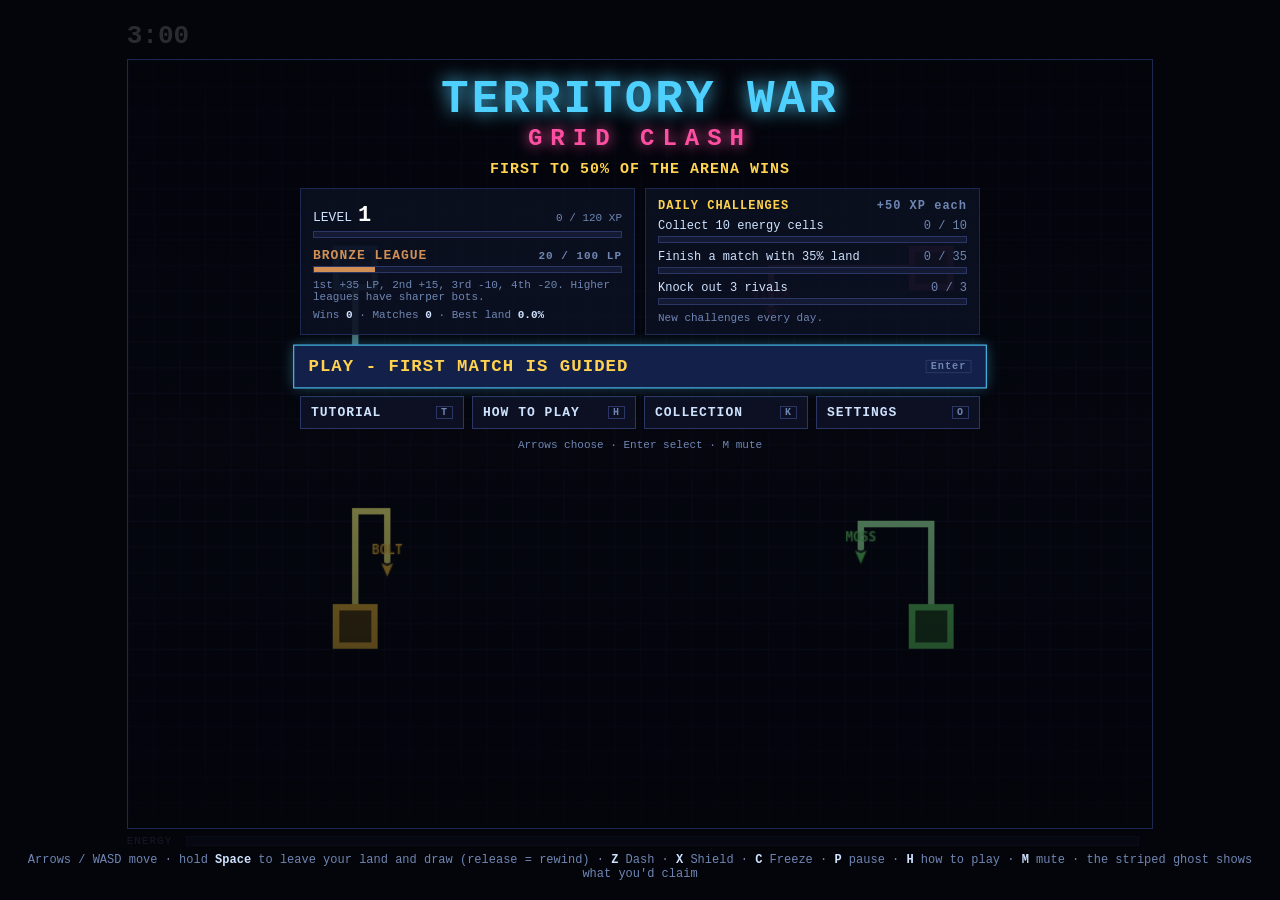
==== GridClash/index.html @ 5a8866ea "Add Volfied clone and Grid Clash territory game Volfied: classic area-capture rules with keyboard co" ====
<!doctype html>
<html lang="en">
<head>
  <meta charset="utf-8">
  <meta name="viewport" content="width=device-width, initial-scale=1">
  <title>Grid Clash</title>
  <link rel="stylesheet" href="style.css">
</head>
<body>
  <div id="wrap">
    <div id="top">
      <div id="clock"><span id="hTime">3:00</span><span id="hPhase"></span><span id="hLead"></span></div>
      <div id="board"></div>
    </div>
    <div id="stage">
      <canvas id="game"></canvas>
      <div id="feed"></div>
      <div id="hint"></div>
      <div id="toasts"></div>
      <div id="menu" class="ov"></div>
      <div id="settings" class="ov"></div>
      <div id="collection" class="ov"></div>
      <div id="results" class="ov"></div>
    </div>
    <div id="bottom">
      <span class="lbl">ENERGY</span>
      <div class="bar"><div id="hEnergy"></div></div>
      <div id="abilities"></div>
    </div>
    <div id="howto">
      <div class="inner">
        <div class="head"><h2>How to play</h2><span>H / Esc to close</span></div>
        <div class="rules">
          <div><h4>Goal</h4>First to <b id="ruleWin">50%</b> of the arena wins instantly. If nobody gets there, the biggest land at <b>3:00</b> wins. In the last 30 seconds (<b>sudden death</b>) there are no respawns, and the last one standing wins.</div>
          <div><h4>Safe and exposed</h4>On your own land you are safe. Outside it, your line is exposed until you get back. You can't cross your own line. Release <b>Space</b> mid-line and your ship rewinds back home.</div>
          <div><h4>Energy and abilities</h4>Energy comes from <b>claiming land</b> (and +30 per knockout). Abilities are <b>not pickups</b>, so there's nothing to collect. Press <b>Z</b> Dash, <b>X</b> Shield or <b>C</b> Freeze. A tag over a ship (DASH, SHIELD, FROZEN) shows that an ability is active.</div>
          <div><h4>Bonuses</h4><b>Energy cells</b> appear on free land: draw over or enclose them for energy. The leader wears the <b>CROWN</b>: taking them down pays a bounty. Chain knockouts for a <b>DOUBLE KO</b>, and knock out whoever got you for <b>REVENGE</b>. Bonuses give energy, never land.</div>
          <div><h4>The zone</h4>From 0:50 the arena burns inward, one ring at a time. A <b>blinking red edge</b> is about to burn: a ship or a line there gets knocked out. Knocked out? You're back in 3s with a small base, 30 energy and a short shield.</div>
        </div>
        <div id="howtoDemos"></div>
      </div>
    </div>
    <div id="help">Arrows / WASD move &middot; hold <b>Space</b> to leave your land and draw (release = rewind) &middot; <b>Z</b> Dash &middot; <b>X</b> Shield &middot; <b>C</b> Freeze &middot; <b>P</b> pause &middot; <b>H</b> how to play &middot; <b>M</b> mute &middot; the striped ghost shows what you'd claim</div>
  </div>
  <script src="src/config.js"></script>
  <script src="src/input.js"></script>
  <script src="src/sim.js"></script>
  <script src="src/bots.js"></script>
  <script src="src/render.js"></script>
  <script src="src/howto.js"></script>
  <script src="src/audio.js"></script>
  <script src="src/profile.js"></script>
  <script src="src/ui.js"></script>
  <script src="src/main.js"></script>
</body>
</html>
---- GridClash/style.css ----
* { box-sizing: border-box; }
html, body { margin: 0; height: 100%; background: #04050b; color: #cfe3ff; font-family: Consolas, "Courier New", monospace; }
body { display: flex; align-items: center; justify-content: center; }
#wrap { --w: min(calc(100vw - 32px), calc((100vh - 130px) * 4 / 3)); display: flex; flex-direction: column; align-items: center; gap: 6px; padding: 8px 16px; }
#top, #bottom { width: var(--w); display: flex; align-items: center; gap: 14px; }
#clock { display: flex; flex-direction: column; min-width: 120px; }
#hTime { font-size: 26px; font-weight: bold; color: #fff; }
#hPhase { font-size: 11px; color: #6f86b3; letter-spacing: 1px; }
#hPhase .zn { color: #ff9d3c; }
#hPhase .sd { color: #ff5a5a; font-weight: bold; }
#board { flex: 1; position: relative; height: 34px; }
#board .row {
  position: absolute; top: 0; width: calc(25% - 4.5px); display: flex; align-items: center; gap: 6px;
  font-size: 13px; background: #0c1022; border: 1px solid #1d2850; padding: 3px 6px;
  transition: left .45s cubic-bezier(.2,.9,.3,1.2), opacity .3s, box-shadow .3s;
}
#board .row.near { box-shadow: 0 0 10px rgba(255,210,79,.55); border-color: #ffd24f; }
#board .row.gain { animation: gain .6s ease-out; }
#board .row.loss { animation: loss .6s ease-out; }
#board .row.rankup { animation: rankup .7s ease-out; }
#board .row em.pop, .ab.pop { animation: pop .4s cubic-bezier(.2,1.6,.4,1); }
@keyframes gain { 0% { background: #1d5a3a; transform: scale(1.06); } 100% { background: #0c1022; transform: scale(1); } }
@keyframes loss { 0% { background: #6a1d26; transform: translateX(-3px); } 25% { transform: translateX(3px); } 50% { transform: translateX(-2px); } 100% { background: #0c1022; transform: none; } }
@keyframes rankup { 0% { transform: translateY(-6px); box-shadow: 0 0 14px #fff; } 100% { transform: none; } }
@keyframes pop { 0% { transform: scale(1); } 40% { transform: scale(1.35); } 100% { transform: scale(1); } }
.chip { position: absolute; right: 6px; top: -4px; font-size: 13px; font-weight: bold; pointer-events: none; text-shadow: 0 0 4px #000, 0 0 2px #000; animation: chipUp 1.2s ease-out forwards; }
.chip.up { color: #5dff9e; }
.chip.down { color: #ff6b6b; }
@keyframes chipUp { 0% { transform: translateY(6px) scale(.6); opacity: 0; } 15% { transform: translateY(-4px) scale(1.25); opacity: 1; } 70% { opacity: 1; } 100% { transform: translateY(-26px) scale(1); opacity: 0; } }
#hTime.urgent { color: #ff5a5a; }
#hTime.tick { animation: tick .5s ease-out; }
@keyframes tick { 0% { transform: scale(1.35); text-shadow: 0 0 12px #ff5a5a; } 100% { transform: scale(1); } }
#hLead.flash { animation: flash .8s ease-out; }
@keyframes flash { 0%, 50% { color: #fff; text-shadow: 0 0 8px #ffd24f; } 100% { color: #ffd24f; } }
#feed div.in { animation: slideIn .35s cubic-bezier(.2,1.2,.4,1); }
#feed div:nth-child(n+4) { opacity: .55; }
#feed .up { color: #5dff9e; font-weight: bold; }
#feed .down { color: #ff6b6b; font-weight: bold; }
@keyframes slideIn { 0% { transform: translateX(40px); opacity: 0; } 100% { transform: none; opacity: 1; } }
#bottom .bar { position: relative; }
#bottom .bar .chip { right: auto; left: 50%; top: -18px; }
#bottom .bar.charge { animation: charge .5s ease-out; }
@keyframes charge { 0% { box-shadow: 0 0 12px #b06bff; border-color: #b06bff; } 100% { box-shadow: none; } }
.ab.fire { animation: fire .45s ease-out; }
@keyframes fire { 0% { background: #fff; color: #04050b; transform: scale(1.3); } 100% { transform: scale(1); } }
#board .row.dead { opacity: .4; }
#board i { width: 10px; height: 10px; display: inline-block; }
#board span { margin-left: auto; color: #fff; }
#board em { font-style: normal; color: #6f86b3; font-size: 11px; }
#stage { position: relative; width: var(--w); }
canvas { display: block; width: 100%; aspect-ratio: 4 / 3; background: #000; border: 1px solid #1d2850; }
#feed { position: absolute; top: 8px; right: 10px; font-size: 12px; text-align: right; pointer-events: none; text-shadow: 0 0 3px #000, 0 0 3px #000; }
#feed div { margin-bottom: 2px; }
.lbl { color: #6f86b3; font-size: 11px; letter-spacing: 1px; }
.bar { flex: 1; height: 10px; background: #141a33; border: 1px solid #2a3766; }
#hEnergy { height: 100%; width: 0; background: linear-gradient(90deg, #4fd1ff, #b06bff); transition: width .15s; }
#abilities { display: flex; gap: 6px; }
.ab { font-size: 12px; padding: 3px 7px; border: 1px solid #2a3766; color: #4a5a85; }
.ab.ready { border-color: #4fd1ff; color: #cfe3ff; }
.ab.active { background: #4fd1ff; color: #04050b; }
#howto { position: fixed; inset: 0; background: rgba(3,4,10,0.94); display: none; overflow-y: auto; z-index: 10; padding: 16px; }
#howto.open { display: block; }
#howto .inner { max-width: 1100px; margin: 0 auto; }
#howto .head { display: flex; align-items: baseline; justify-content: space-between; }
#howto h2 { margin: 0 0 10px; color: #4fd1ff; font-size: 26px; }
#howto .head span { color: #6f86b3; font-size: 12px; }
#howto .rules { display: grid; grid-template-columns: repeat(auto-fit, minmax(240px, 1fr)); gap: 10px; margin-bottom: 14px; font-size: 13px; line-height: 1.45; }
#howto .rules > div { background: #0c1022; border: 1px solid #1d2850; padding: 10px; }
#howto h4 { margin: 0 0 4px; color: #ffd24f; font-size: 13px; letter-spacing: 1px; text-transform: uppercase; }
#howto b { color: #fff; }
#howtoDemos { display: grid; grid-template-columns: repeat(auto-fit, minmax(300px, 1fr)); gap: 12px; }
#howto .card { background: #0c1022; border: 1px solid #1d2850; padding: 8px; }
#howto .card canvas { width: 100%; aspect-ratio: 40 / 26; image-rendering: pixelated; border: none; }
#howto .card h3 { margin: 6px 0 4px; font-size: 15px; color: #4fd1ff; }
#howto .card p { margin: 0; font-size: 13px; line-height: 1.45; color: #cfe3ff; }
#board .row { flex-wrap: wrap; }
#board .prog { flex-basis: 100%; height: 3px; background: #1d2850; margin-top: 2px; }
#board .prog > div { height: 100%; }
#hLead { font-size: 11px; color: #ffd24f; }
#help { font-size: 12px; color: #6f86b3; text-align: center; }
#help b { color: #cfe3ff; }

/* ---------- crown on the scoreboard ---------- */
#board u.cr { display: none; width: 12px; height: 8px; background: #ffd24f; text-decoration: none; clip-path: polygon(0 100%, 0 20%, 25% 60%, 50% 0, 75% 60%, 100% 20%, 100% 100%); filter: drop-shadow(0 0 3px #ffd24f); }
#board u.cr.on { display: inline-block; }
#board u.cr.pop { animation: pop .5s cubic-bezier(.2,1.6,.4,1); }

/* HUD fades behind menus */
body[data-mode="menu"] #top, body[data-mode="menu"] #bottom, body[data-mode="settings"] #top, body[data-mode="settings"] #bottom,
body[data-mode="collection"] #top, body[data-mode="collection"] #bottom { opacity: .15; }

/* ---------- overlays on the arena ---------- */
.ov { position: absolute; inset: 0; display: none; flex-direction: column; align-items: center; gap: 10px; padding: 18px 22px; overflow-y: auto; z-index: 5; }
.ov.open { display: flex; animation: ovIn .35s ease-out; }
#results, #settings, #collection { background: rgba(2,4,12,.6); }
@keyframes ovIn { 0% { opacity: 0; transform: translateY(10px); } 100% { opacity: 1; transform: none; } }
.ov h2 { margin: 4px 0; color: #4fd1ff; font-size: 24px; letter-spacing: 2px; }
.ov h2 span { color: #6f86b3; font-size: 12px; letter-spacing: 0; margin-left: 8px; }
.ov h4 { margin: 0 0 6px; color: #ffd24f; font-size: 12px; letter-spacing: 1px; display: flex; justify-content: space-between; width: min(100%, 680px); }
.ov .card h4 { width: auto; }
.ov h4 span { color: #6f86b3; }
.ov .card { background: rgba(12,16,34,.88); border: 1px solid #1d2850; padding: 10px 12px; width: 100%; }
.ov .sub { color: #6f86b3; font-size: 11px; margin-top: 6px; }
.ov .sub b { color: #cfe3ff; }
.ov .keys { color: #6f86b3; font-size: 11px; }
.logo { font-size: 46px; font-weight: bold; color: #4fd1ff; text-shadow: 0 0 18px #4fd1ff; text-align: center; letter-spacing: 3px; line-height: 1; animation: bob 3s ease-in-out infinite; }
.logo small { display: block; color: #ff4fa3; text-shadow: 0 0 14px #ff4fa3; font-size: 24px; letter-spacing: 8px; margin-top: 4px; }
@keyframes bob { 50% { transform: translateY(-4px); } }
.goal { color: #ffd24f; font-weight: bold; font-size: 15px; letter-spacing: 1px; }
.mcols, .rcols { display: grid; grid-template-columns: 1fr 1fr; gap: 10px; width: min(100%, 680px); }
.lvl { display: flex; align-items: baseline; gap: 6px; font-size: 13px; color: #cfe3ff; margin-top: 4px; }
.lvl b { font-size: 22px; color: #fff; }
.lvl span { margin-left: auto; color: #6f86b3; font-size: 11px; }
.lvl.league { font-weight: bold; margin-top: 10px; letter-spacing: 1px; }
.lvl.lvup { animation: lvup .7s cubic-bezier(.2,1.6,.4,1); }
@keyframes lvup { 0% { transform: scale(1); } 35% { transform: scale(1.25); text-shadow: 0 0 14px #fff; } 100% { transform: scale(1); } }
.mbar { height: 7px; background: #141a33; border: 1px solid #2a3766; margin-top: 3px; overflow: hidden; }
.mbar > div { height: 100%; background: linear-gradient(90deg, #4fd1ff, #b06bff); }
.chal { font-size: 12px; margin-bottom: 7px; }
.chal > div:first-child { display: flex; justify-content: space-between; gap: 8px; }
.chal span { color: #6f86b3; }
.chal.done > div:first-child { color: #5dff9e; }
.chal.done span { color: #5dff9e; font-weight: bold; }
.chal.stamp { animation: stamp .6s cubic-bezier(.2,1.6,.4,1); }
@keyframes stamp { 0% { transform: scale(1); } 40% { transform: scale(1.08); background: rgba(93,255,158,.15); } 100% { transform: scale(1); } }
.btns { display: flex; flex-direction: column; gap: 8px; width: min(100%, 680px); }
.row4 { display: grid; grid-template-columns: repeat(4, 1fr); gap: 8px; }
.row2 { display: grid; grid-template-columns: 2fr 1fr; gap: 8px; }
.btn { background: #0c1022; border: 1px solid #2a3766; color: #cfe3ff; padding: 8px 10px; font-size: 13px; font-weight: bold; letter-spacing: 1px; cursor: pointer; display: flex; justify-content: space-between; align-items: center; gap: 8px; transition: transform .12s, border-color .12s, background .12s; user-select: none; }
.btn kbd { font: inherit; font-size: 10px; color: #6f86b3; border: 1px solid #2a3766; padding: 0 4px; }
.btn.big { font-size: 17px; padding: 11px 14px; color: #ffd24f; }
.btn.focus { border-color: #4fd1ff; background: #13204a; transform: scale(1.02); box-shadow: 0 0 12px rgba(79,209,255,.35); }
.btn.big.focus { animation: glow 1.4s ease-in-out infinite; }
@keyframes glow { 50% { box-shadow: 0 0 20px rgba(255,210,79,.5); border-color: #ffd24f; } }
.btn.set { width: min(100%, 460px); font-weight: normal; }
.btn.set b { color: #ffd24f; font-size: 12px; }
.btn.danger { color: #ff8a8a; }
.vol { display: flex; gap: 2px; }
.vol i { width: 8px; height: 12px; background: #1d2850; }
.vol i.on { background: #4fd1ff; }
.items { display: flex; flex-wrap: wrap; gap: 8px; width: min(100%, 680px); }
.btn.item { flex-direction: column; width: 120px; gap: 3px; font-weight: normal; }
.btn.item img { height: 44px; max-width: 100%; object-fit: contain; image-rendering: pixelated; }
.btn.item em { font-style: normal; font-size: 10px; color: #6f86b3; }
.btn.item.sel { border-color: #5dff9e; }
.btn.item.sel em { color: #5dff9e; }
.btn.item.locked { opacity: .45; cursor: default; }
.ach { display: grid; grid-template-columns: repeat(4, 1fr); gap: 6px; width: min(100%, 680px); }
.ach div { font-size: 10px; color: #4a5a85; border: 1px solid #1d2850; padding: 5px; background: rgba(12,16,34,.8); }
.ach div b { display: block; font-size: 11px; }
.ach div.got { color: #cfe3ff; border-color: #ffd24f; }
.ach div.got b { color: #ffd24f; }

/* results */
.rhead { font-size: 44px; font-weight: bold; color: #cfe3ff; text-shadow: 0 0 14px #4fd1ff; animation: rhead .6s cubic-bezier(.2,1.6,.4,1); }
.rhead.win { color: #ffd24f; text-shadow: 0 0 18px #ffd24f; }
@keyframes rhead { 0% { transform: scale(2.2); opacity: 0; } 100% { transform: scale(1); opacity: 1; } }
.why { color: #9fd8ff; font-size: 14px; }
.near { color: #ff9d3c; font-weight: bold; font-size: 15px; animation: slideIn .5s .3s both; }
.rk { display: flex; align-items: center; gap: 6px; font-size: 13px; padding: 3px 4px; animation: slideIn .4s both; }
.rk.me { background: rgba(79,209,255,.12); outline: 1px solid #2a5a85; }
.rk i { width: 10px; height: 10px; display: inline-block; }
.rk span { margin-left: auto; color: #fff; }
.rk em { font-style: normal; color: #6f86b3; font-size: 11px; width: 42px; text-align: right; }
.best { color: #5dff9e; font-size: 11px; margin-top: 6px; font-weight: bold; animation: pop .5s 1s both; }
.xpi div { display: flex; justify-content: space-between; font-size: 11px; color: #9fb3d9; animation: slideIn .3s both; }
.xpi span { color: #5dff9e; }
#rXp { color: #5dff9e; font-size: 14px; }
.chals { width: min(100%, 680px); }

/* toasts and tutorial hints */
#toasts { position: absolute; top: 44px; left: 50%; transform: translateX(-50%); display: flex; flex-direction: column; gap: 6px; z-index: 8; pointer-events: none; align-items: center; }
.toast { background: rgba(8,10,24,.95); border: 1px solid #2a3766; padding: 7px 14px; text-align: center; animation: toastIn .45s cubic-bezier(.2,1.4,.4,1); transition: opacity .4s, transform .4s; }
.toast b { display: block; font-size: 15px; letter-spacing: 1px; }
.toast span { font-size: 11px; color: #9fb3d9; }
.toast.out { opacity: 0; transform: translateY(-10px); }
@keyframes toastIn { 0% { transform: translateY(-16px) scale(.8); opacity: 0; } 100% { transform: none; opacity: 1; } }
#hint { position: absolute; left: 50%; bottom: 14px; transform: translateX(-50%); max-width: 90%; background: rgba(8,10,24,.92); border: 1px solid #4fd1ff; color: #cfe3ff; padding: 8px 16px; font-size: 14px; text-align: center; display: none; z-index: 4; pointer-events: none; box-shadow: 0 0 14px rgba(79,209,255,.3); }
#hint.open { display: block; }
#hint b { color: #ffd24f; }
#hint.pulse { animation: hintIn .5s cubic-bezier(.2,1.5,.4,1); }
@keyframes hintIn { 0% { transform: translateX(-50%) translateY(12px) scale(.9); opacity: 0; } 100% { transform: translateX(-50%); opacity: 1; } }

@media (max-width: 720px) {
  .mcols, .rcols { grid-template-columns: 1fr; }
  .row4 { grid-template-columns: 1fr 1fr; }
  .ach { grid-template-columns: 1fr 1fr; }
  .logo { font-size: 32px; }
  .rhead { font-size: 32px; }
}
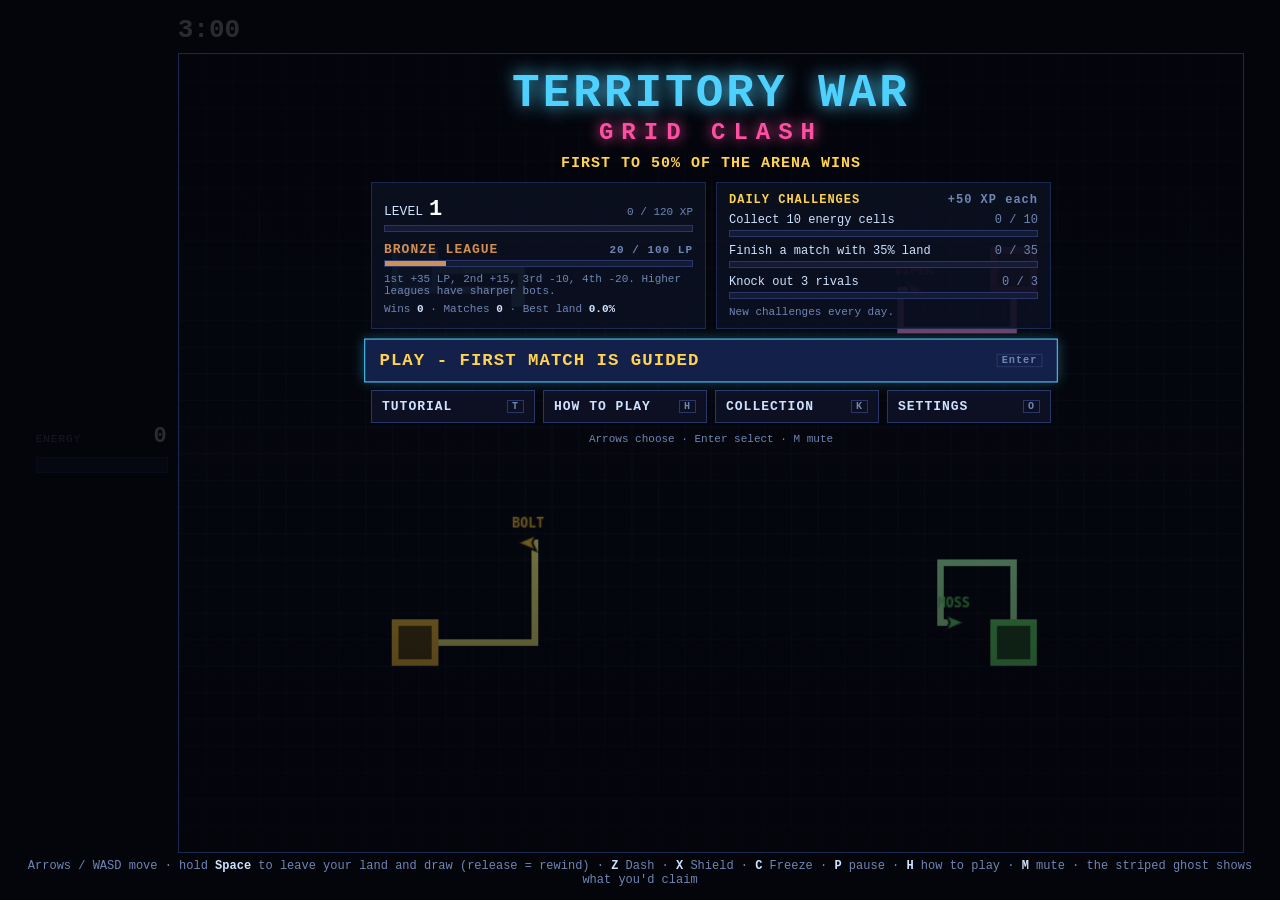
==== commit d1e5639d: "Gentler knockouts and a clearer energy panel - A knockout costs 30% of your land (koLoss), taken by " ====
--- a/GridClash/index.html
+++ b/GridClash/index.html
@@ -12,6 +12,12 @@
       <div id="clock"><span id="hTime">3:00</span><span id="hPhase"></span><span id="hLead"></span></div>
       <div id="board"></div>
     </div>
+    <div id="mid">
+    <div id="power">
+      <div class="elbl">ENERGY<b id="eNum">0</b></div>
+      <div id="ebar"><div id="hEnergy"></div><div id="emarks"></div><div class="full">FULL</div></div>
+      <div id="abilities"></div>
+    </div>
     <div id="stage">
       <canvas id="game"></canvas>
       <div id="feed"></div>
@@ -22,10 +28,6 @@
       <div id="collection" class="ov"></div>
       <div id="results" class="ov"></div>
     </div>
-    <div id="bottom">
-      <span class="lbl">ENERGY</span>
-      <div class="bar"><div id="hEnergy"></div></div>
-      <div id="abilities"></div>
     </div>
     <div id="howto">
       <div class="inner">
--- a/GridClash/style.css
+++ b/GridClash/style.css
@@ -1,8 +1,9 @@
 * { box-sizing: border-box; }
 html, body { margin: 0; height: 100%; background: #04050b; color: #cfe3ff; font-family: Consolas, "Courier New", monospace; }
 body { display: flex; align-items: center; justify-content: center; }
-#wrap { --w: min(calc(100vw - 32px), calc((100vh - 130px) * 4 / 3)); display: flex; flex-direction: column; align-items: center; gap: 6px; padding: 8px 16px; }
-#top, #bottom { width: var(--w); display: flex; align-items: center; gap: 14px; }
+#wrap { --pw: 132px; --w: min(calc(100vw - 42px - var(--pw)), calc((100vh - 100px) * 4 / 3)); display: flex; flex-direction: column; align-items: center; gap: 6px; padding: 8px 16px; }
+#top { width: var(--w); display: flex; align-items: center; gap: 14px; margin-left: calc(var(--pw) + 10px); }
+#mid { display: flex; gap: 10px; }
 #clock { display: flex; flex-direction: column; min-width: 120px; }
 #hTime { font-size: 26px; font-weight: bold; color: #fff; }
 #hPhase { font-size: 11px; color: #6f86b3; letter-spacing: 1px; }
@@ -37,12 +38,44 @@
 #feed .up { color: #5dff9e; font-weight: bold; }
 #feed .down { color: #ff6b6b; font-weight: bold; }
 @keyframes slideIn { 0% { transform: translateX(40px); opacity: 0; } 100% { transform: none; opacity: 1; } }
-#bottom .bar { position: relative; }
-#bottom .bar .chip { right: auto; left: 50%; top: -18px; }
-#bottom .bar.charge { animation: charge .5s ease-out; }
+/* ---------- energy and abilities panel, left of the arena ---------- */
+#power { width: var(--pw); display: flex; flex-direction: column; justify-content: center; gap: 8px; }
+.elbl { display: flex; justify-content: space-between; align-items: baseline; font-size: 11px; color: #6f86b3; letter-spacing: 1px; }
+.elbl b { color: #fff; font-size: 22px; }
+#ebar { position: relative; height: 16px; background: #141a33; border: 1px solid #2a3766; }
+#hEnergy { height: 100%; width: 0; background: linear-gradient(90deg, #4fd1ff, #b06bff); transition: width .15s; }
+#emarks i { position: absolute; top: -3px; bottom: -3px; width: 2px; background: var(--c); opacity: .45; }
+#emarks i.on { opacity: 1; box-shadow: 0 0 6px var(--c); }
+#ebar .full { position: absolute; inset: 0; display: none; align-items: center; justify-content: center; font-size: 11px; font-weight: bold; letter-spacing: 3px; color: #04050b; }
+#ebar .chip { right: auto; left: 50%; top: -18px; }
+#ebar.charge { animation: charge .5s ease-out; }
 @keyframes charge { 0% { box-shadow: 0 0 12px #b06bff; border-color: #b06bff; } 100% { box-shadow: none; } }
+#power.isfull #ebar { border-color: #ffd24f; animation: fullGlow 1s ease-in-out infinite; }
+#power.isfull #hEnergy { background: linear-gradient(90deg, #ffd24f, #fff3b0, #ffd24f); background-size: 200% 100%; animation: shine 1.2s linear infinite; }
+#power.isfull .full { display: flex; }
+#power.fullnow #ebar { animation: fullIn .6s cubic-bezier(.2,1.6,.4,1); }
+@keyframes fullGlow { 50% { box-shadow: 0 0 16px #ffd24f; } }
+@keyframes shine { to { background-position: -200% 0; } }
+@keyframes fullIn { 0% { transform: scale(1); } 35% { transform: scale(1.15); box-shadow: 0 0 26px #fff; } 100% { transform: scale(1); } }
+#abilities { display: flex; flex-direction: column; gap: 8px; }
+.ab { --c: #4fd1ff; position: relative; overflow: hidden; display: grid; grid-template-columns: auto 1fr auto; align-items: center; gap: 2px 8px; padding: 8px 9px; border: 1px solid #1d2850; background: #0a0d1c; color: #4a5a85; transition: border-color .2s, color .2s, box-shadow .2s; }
+.ab kbd { grid-row: span 2; font: inherit; font-size: 22px; font-weight: bold; width: 34px; height: 34px; display: flex; align-items: center; justify-content: center; border: 1px solid #2a3766; color: #4a5a85; }
+.ab b { font-size: 13px; letter-spacing: 1px; }
+.ab span { font-size: 11px; }
+.ab .tr { grid-column: 2 / span 2; height: 4px; background: #141a33; }
+.ab .tr > div { height: 100%; width: 0; background: #2a3766; transition: width .15s; }
+.ab.ready { border-color: var(--c); color: #fff; box-shadow: 0 0 10px color-mix(in srgb, var(--c) 45%, transparent); }
+.ab.ready kbd { color: #04050b; background: var(--c); border-color: var(--c); }
+.ab.ready span { color: var(--c); }
+.ab.ready .tr > div { background: var(--c); }
+.ab.active { background: color-mix(in srgb, var(--c) 30%, #0a0d1c); }
+.ab::after { content: ''; position: absolute; inset: 0; background: linear-gradient(100deg, transparent 30%, rgba(255,255,255,.75) 50%, transparent 70%); transform: translateX(-120%); pointer-events: none; }
+.ab.readyNow { animation: readyIn .55s cubic-bezier(.2,1.6,.4,1); }
+.ab.readyNow::after { animation: sweep .6s ease-out; }
+@keyframes readyIn { 0% { transform: scale(1); } 30% { transform: scale(1.12); box-shadow: 0 0 24px var(--c); } 100% { transform: scale(1); } }
+@keyframes sweep { to { transform: translateX(120%); } }
 .ab.fire { animation: fire .45s ease-out; }
-@keyframes fire { 0% { background: #fff; color: #04050b; transform: scale(1.3); } 100% { transform: scale(1); } }
+@keyframes fire { 0% { background: #fff; transform: scale(1.12); } 100% { transform: scale(1); } }
 #board .row.dead { opacity: .4; }
 #board i { width: 10px; height: 10px; display: inline-block; }
 #board span { margin-left: auto; color: #fff; }
@@ -52,12 +85,6 @@
 #feed { position: absolute; top: 8px; right: 10px; font-size: 12px; text-align: right; pointer-events: none; text-shadow: 0 0 3px #000, 0 0 3px #000; }
 #feed div { margin-bottom: 2px; }
 .lbl { color: #6f86b3; font-size: 11px; letter-spacing: 1px; }
-.bar { flex: 1; height: 10px; background: #141a33; border: 1px solid #2a3766; }
-#hEnergy { height: 100%; width: 0; background: linear-gradient(90deg, #4fd1ff, #b06bff); transition: width .15s; }
-#abilities { display: flex; gap: 6px; }
-.ab { font-size: 12px; padding: 3px 7px; border: 1px solid #2a3766; color: #4a5a85; }
-.ab.ready { border-color: #4fd1ff; color: #cfe3ff; }
-.ab.active { background: #4fd1ff; color: #04050b; }
 #howto { position: fixed; inset: 0; background: rgba(3,4,10,0.94); display: none; overflow-y: auto; z-index: 10; padding: 16px; }
 #howto.open { display: block; }
 #howto .inner { max-width: 1100px; margin: 0 auto; }
@@ -86,8 +113,8 @@
 #board u.cr.pop { animation: pop .5s cubic-bezier(.2,1.6,.4,1); }
 
 /* HUD fades behind menus */
-body[data-mode="menu"] #top, body[data-mode="menu"] #bottom, body[data-mode="settings"] #top, body[data-mode="settings"] #bottom,
-body[data-mode="collection"] #top, body[data-mode="collection"] #bottom { opacity: .15; }
+body[data-mode="menu"] #top, body[data-mode="menu"] #power, body[data-mode="settings"] #top, body[data-mode="settings"] #power,
+body[data-mode="collection"] #top, body[data-mode="collection"] #power { opacity: .15; }
 
 /* ---------- overlays on the arena ---------- */
 .ov { position: absolute; inset: 0; display: none; flex-direction: column; align-items: center; gap: 10px; padding: 18px 22px; overflow-y: auto; z-index: 5; }
@@ -182,6 +209,12 @@
 @keyframes hintIn { 0% { transform: translateX(-50%) translateY(12px) scale(.9); opacity: 0; } 100% { transform: translateX(-50%); opacity: 1; } }
 
 @media (max-width: 720px) {
+  #wrap { --pw: 0px; --w: calc(100vw - 32px); }
+  #top { margin-left: 0; flex-wrap: wrap; }
+  #mid { flex-direction: column-reverse; }
+  #power { width: var(--w); }
+  #abilities { flex-direction: row; }
+  .ab { flex: 1; }
   .mcols, .rcols { grid-template-columns: 1fr; }
   .row4 { grid-template-columns: 1fr 1fr; }
   .ach { grid-template-columns: 1fr 1fr; }
